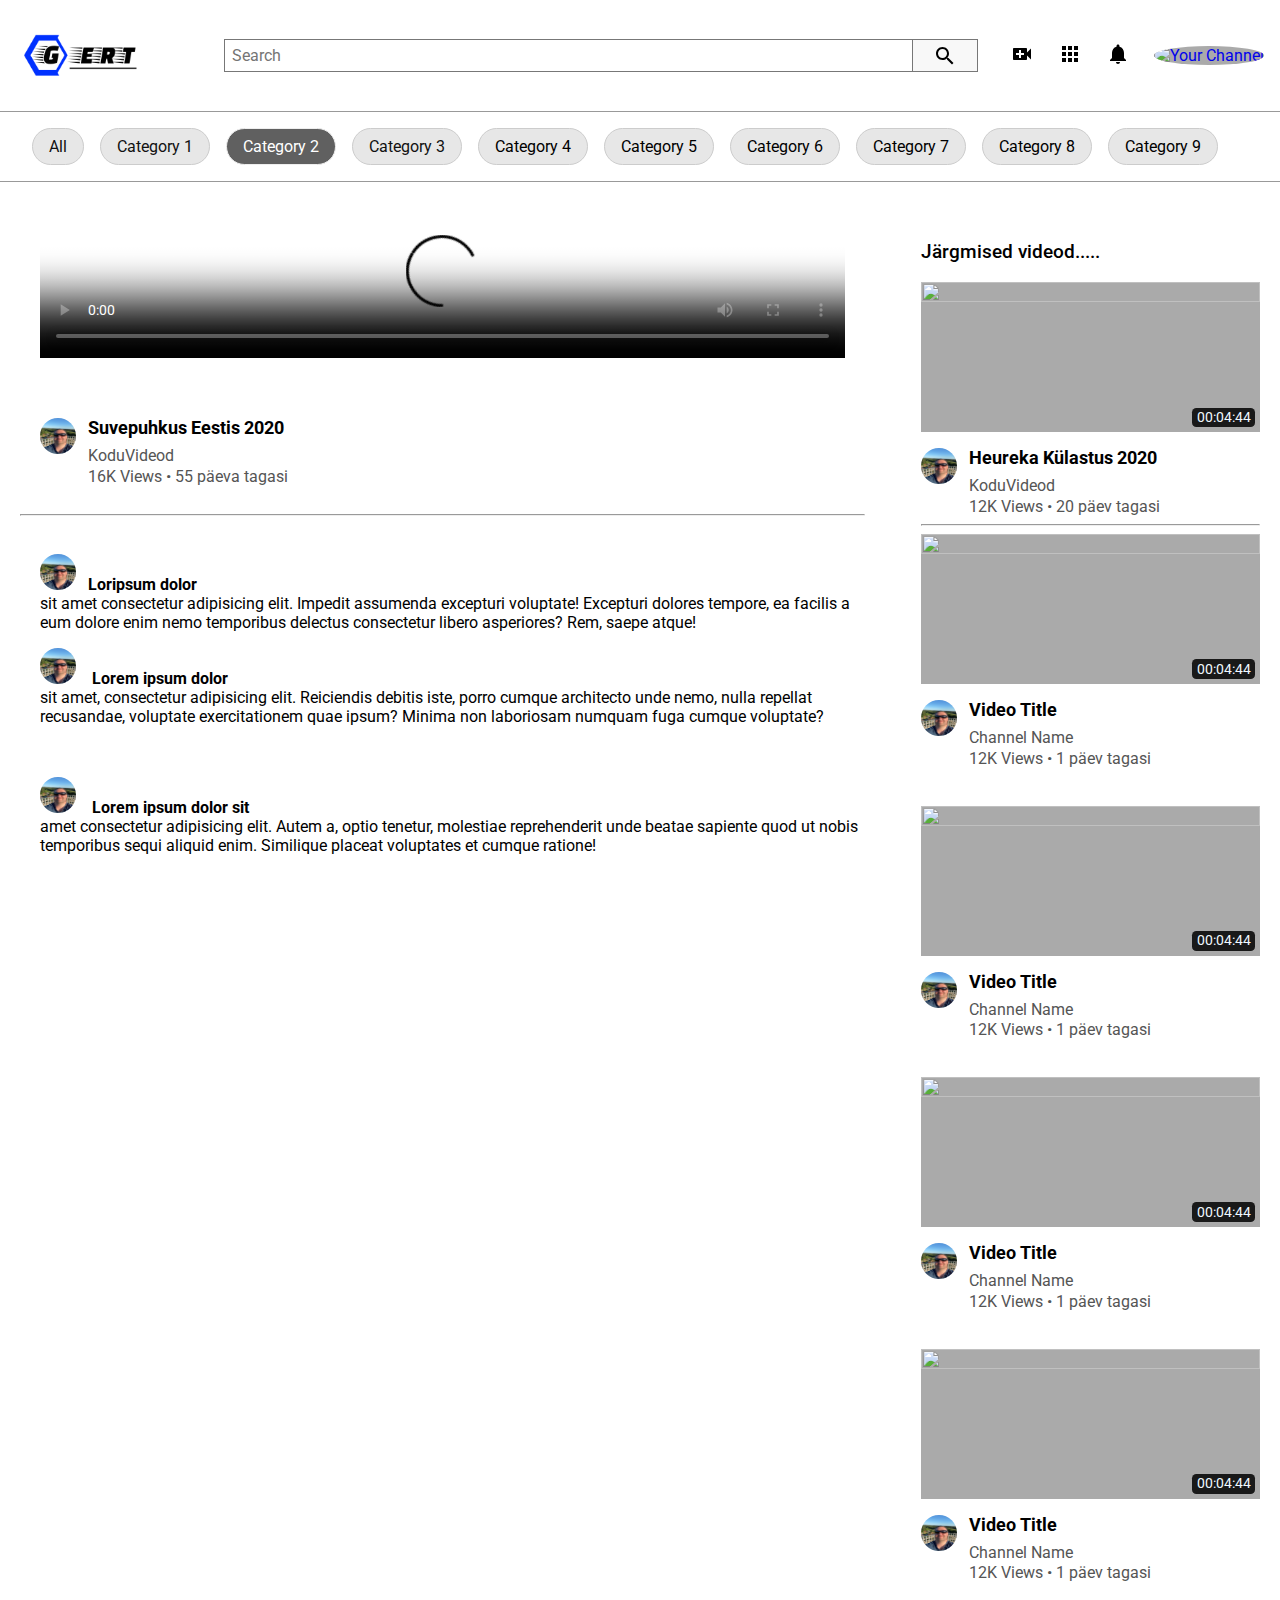
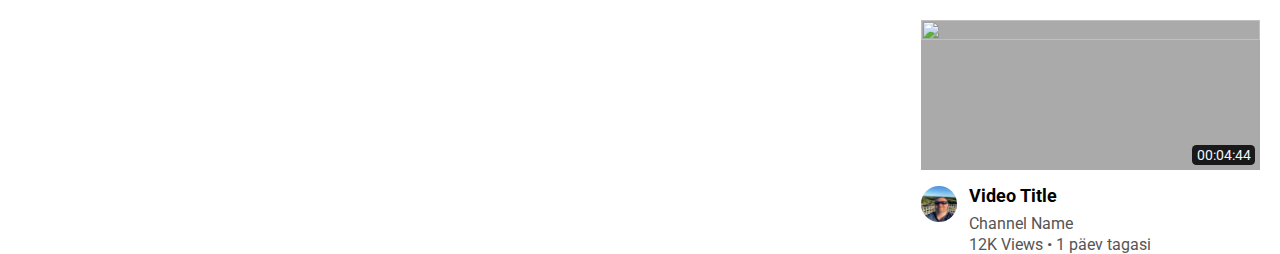
==== category2.html @ d62625d7 "First git commit" ====
<!DOCTYPE html>
  <html lang="en">
    <head>
      <meta charset="UTF-8" />
      <meta name="viewport" content="width=device-width, initial-scale=1.0" />
      <link rel="stylesheet" href="./css/main.css" />
      <link href="https://fonts.googleapis.com/css2?family=Roboto:wght@400;700&display=swap"
      />
      <link
        rel="shortcut icon"
        href="./logo/Logo.png"
        type="image/x-icon"
      />
      <title>Kodune Youtube</title>
    </head>
    <body>
      <header class="header">
          <a href="#"
            ><img src="./logo/logo1.png" alt="gert logo" class="gert-logo" /></a
          >
          <form class="search-bar">
            <input
              class="search-input"
              type="search"
              placeholder="Search"
              aria-label="Search"
            />
            <button type="submit" class="search-button">
              <img src="./logo/search-24px.svg" />
            </button>
          </form>
          <div class="menu-icons">
            <a href="#"
            ><img src="./logo/video_call-24px.svg" alt="Upload video"
          />
            <a href="#"
              ><img src="./logo/apps-24px.svg" alt="apps"
            />
            <a href="#"
            ><img src="./logo/bell-24px.svg" alt="bell"
          />
          <a href="#"
          ><img class="menu-channel-icon" src="http:///unsplash.it/36/36?gravity=center" alt="Your Channel"
        /></a>
          </div>
        </header>
        <div class="categories">
          <section class="category-section">
            <button class="category "><a href="./index.html">All</a></button>
            <button class="category"><a href="category1.html">Category 1</a></button>
            <button class="category active">Category 2</a></button>
            <button class="category"><a href="category3.html">Category 3</a></button>
            <button class="category">Category 4</button>
            <button class="category">Category 5</button>
            <button class="category">Category 6</button>
            <button class="category">Category 7</button>
            <button class="category">Category 8</button>
            <button class="category">Category 9</button>
          </section>
        </div>
          <div class="container">
            <!--siit hakkab videokaart (main)-->
            <main>
              <div class="card">
              <div class="card-body">
                <!--<h3 class="card-title">Tere See on minu videoplogi, Head Nautimist!</h3>-->
                <p class="card-text"><video poster="/images/video_thumbs/suvi_eestis_2020.jpg" controls="controls" width="100%">
                    <source
                      src="videos/reisivideod/suvepuhkus_eestis_2020.mp4"
                      type="video/mp4"
                    />
                  </video>
                  
                  <div class="video-bottom-section esimene">
                    <!--video all vasak sektsioon kus kasutaja pilt-->
                    <a href="#"
                      ><img
                        class="channel-icon"
                        src="./logo/kanali_ikoon.jpg"
                        width="36"
                        height="36"
                    /></a>
                    <!--Siit algab parem sektsioon kus video kirjeldused-->
                    <div class="video-details">
                      <a href="#" class="video-title">Suvepuhkus Eestis 2020</a>
                      <a href="#" class="video-channel-name">KoduVideod</a>
                      <div class="video-metadata">
                        <span>16K Views</span>
                        •
                        <span>55 päeva tagasi</span>
                      </div>
                    </div>
                  </div>
                  <hr>
                </div>
              </div>
            </main>

            <!--Siit algab küljeriba (SIDEBAR)sektsioon-->

            <div id="sidebar">
              <br>
              <h3 class="card-title side">Järgmised videod.....</h3>

              <!--Siit Algab Videode osa-->
              <article class="video-contaier">
                <a
                  href="./videos_reisivideod_heureka.html"
                  class="thumbnail"
                  data-duration="00:04:44"
                  ><img
                    class="thumbnail-image"
                    src="./images/video_thumbs/heureka_kylastus.jpg"
                  />
                </a>
                <div class="video-bottom-section">
                  <!--video all vasak sektsioon kus kasutaja pilt-->
                  <a href="#"
                    ><img
                      class="channel-icon"
                      src="./logo/kanali_ikoon.jpg"
                      width="36"
                      height="36"
                  /></a>
                  <!--Siit algab parem sektsioon kus video kirjeldused-->
                  <div class="video-details">
                    <a href="#" class="video-title">Heureka Külastus 2020</a>
                    <a href="#" class="video-channel-name">KoduVideod</a>
                    <div class="video-metadata">
                      <span>12K Views</span>
                      •
                      <span>20 päev tagasi</span>
                    </div>
                  </div>
                </div>
              </article>
                <hr>
                <article class="video-contaier">
                    <a
                      href="./videos/heureka_kylastus_2020.mp4"
                      class="thumbnail"
                      data-duration="00:04:44"
                      ><img
                        class="thumbnail-image"
                        src="./images/video_thumbs/heureka_kylastus.jpg"
                      />
                    </a>
                    <div class="video-bottom-section">
                      <!--video all vasak sektsioon kus kasutaja pilt-->
                      <a href="#"
                        ><img
                          class="channel-icon"
                          src="./logo/kanali_ikoon.jpg"
                          width="36"
                          height="36"
                      /></a>
                      <!--Siit algab parem sektsioon kus video kirjeldused-->
                      <div class="video-details">
                        <a href="#" class="video-title">Video Title</a>
                        <a href="#" class="video-channel-name">Channel Name</a>
                        <div class="video-metadata">
                          <span>12K Views</span>
                          •
                          <span>1 päev tagasi</span>
                        </div>
                      </div>
                    </div>
                  </article>
                  <br>
                  <br>
                  <article class="video-contaier">
                      <a
                        href="./videos/heureka_kylastus_2020.mp4"
                        class="thumbnail"
                        data-duration="00:04:44"
                        ><img
                          class="thumbnail-image"
                          src="./images/video_thumbs/heureka_kylastus.jpg"
                        />
                      </a>
                      <div class="video-bottom-section">
                        <!--video all vasak sektsioon kus kasutaja pilt-->
                        <a href="#"
                          ><img
                            class="channel-icon"
                            src="./logo/kanali_ikoon.jpg"
                            width="36"
                            height="36"
                        /></a>
                        <!--Siit algab parem sektsioon kus video kirjeldused-->
                        <div class="video-details">
                          <a href="#" class="video-title">Video Title</a>
                          <a href="#" class="video-channel-name">Channel Name</a>
                          <div class="video-metadata">
                            <span>12K Views</span>
                            •
                            <span>1 päev tagasi</span>
                          </div>
                        </div>
                      </div>
                    </article>
                    <br>
                    <br>
                    <article class="video-contaier">
                      <a
                        href="./videos/2019_suvine_soome.mp4"
                        class="thumbnail"
                        data-duration="00:04:44"
                        ><img
                          class="thumbnail-image"
                          src="./images/video_thumbs/Untitled.jpg"
                        />
                      </a>
                      <div class="video-bottom-section">
                        <!--video all vasak sektsioon kus kasutaja pilt-->
                        <a href="#"
                          ><img
                            class="channel-icon"
                            src="./logo/kanali_ikoon.jpg"
                            width="36"
                            height="36"
                        /></a>
                        <!--Siit algab parem sektsioon kus video kirjeldused-->
                        <div class="video-details">
                          <a href="#" class="video-title">Video Title</a>
                          <a href="#" class="video-channel-name">Channel Name</a>
                          <div class="video-metadata">
                            <span>12K Views</span>
                            •
                            <span>1 päev tagasi</span>
                          </div>
                        </div>
                      </div>
                    </article>
                    <br>
                    <br>
                    <article class="video-contaier">
                        <a
                          href="./videos/heureka_kylastus_2020.mp4"
                          class="thumbnail"
                          data-duration="00:04:44"
                          ><img
                            class="thumbnail-image"
                            src="./images/video_thumbs/heureka_kylastus.jpg"
                          />
                        </a>
                        <div class="video-bottom-section">
                          <!--video all vasak sektsioon kus kasutaja pilt-->
                          <a href="#"
                            ><img
                              class="channel-icon"
                              src="./logo/kanali_ikoon.jpg"
                              width="36"
                              height="36"
                          /></a>
                          <!--Siit algab parem sektsioon kus video kirjeldused-->
                          <div class="video-details">
                            <a href="#" class="video-title">Video Title</a>
                            <a href="#" class="video-channel-name">Channel Name</a>
                            <div class="video-metadata">
                              <span>12K Views</span>
                              •
                              <span>1 päev tagasi</span>
                            </div>
                          </div>
                        </div>
                      </article>
                      <br>
                      <br>
                      <article class="video-contaier">
                          <a
                            href="./videos/heureka_kylastus_2020.mp4"
                            class="thumbnail"
                            data-duration="00:04:44"
                            ><img
                              class="thumbnail-image"
                              src="./images/video_thumbs/heureka_kylastus.jpg"
                            />
                          </a>
                          <div class="video-bottom-section">
                            <!--video all vasak sektsioon kus kasutaja pilt-->
                            <a href="#"
                              ><img
                                class="channel-icon"
                                src="./logo/kanali_ikoon.jpg"
                                width="36"
                                height="36"
                            /></a>
                            <!--Siit algab parem sektsioon kus video kirjeldused-->
                            <div class="video-details">
                              <a href="#" class="video-title">Video Title</a>
                              <a href="#" class="video-channel-name">Channel Name</a>
                              <div class="video-metadata">
                                <span>12K Views</span>
                                •
                                <span>1 päev tagasi</span>
                              </div>
                            </div>
                          </div>
                        </article>
                      </div>
              
            <!--Siit algab kommentaari sektsioon-->
            <div id="comment">
              <!--video all vasak sektsioon kus kasutaja pilt-->
              <a href="#"
              ><img
                class="channel-icon"
                src="./logo/kanali_ikoon.jpg"
                width="36"
                height="36"
            /></a><strong>Loripsum dolor</strong><br> sit amet consectetur adipisicing elit. Impedit assumenda excepturi voluptate! Excepturi dolores tempore, ea facilis a eum dolore enim nemo temporibus delectus consectetur libero asperiores? Rem, saepe atque!
            <p><!--video all vasak sektsioon kus kasutaja pilt-->
              <a href="#"
              ><img
                class="channel-icon"
                src="./logo/kanali_ikoon.jpg"
                width="36"
                height="36"/></a>
                <strong>Lorem ipsum dolor</strong><br> sit amet, consectetur adipisicing elit. Reiciendis debitis iste, porro cumque architecto unde nemo, nulla repellat recusandae, voluptate exercitationem quae ipsum? Minima non laboriosam numquam fuga cumque voluptate?</p><br>
            <p><p><!--video all vasak sektsioon kus kasutaja pilt-->
              <a href="#"
              ><img
                class="channel-icon"
                src="./logo/kanali_ikoon.jpg"
                width="36"
                height="36"/></a>
                <strong>Lorem ipsum dolor sit </strong><br>amet consectetur adipisicing elit. Autem a, optio tenetur, molestiae reprehenderit unde beatae sapiente quod ut nobis temporibus sequi aliquid enim. Similique placeat voluptates et cumque ratione!</p></div>
          </div>
    </body>
  </html>
---- css/main.css ----
@charset "UTF-8";
@import url("https://fonts.googleapis.com/css2?family=Roboto:ital,wght@0,400;1,700&display=swap");
*,
*::before,
*::after {
  -webkit-box-sizing: border-box;
          box-sizing: border-box;
  font-family: "Roboto", Arial, Arial, Helvetica, sans-serif;
}

body {
  margin: 0;
}

.video-section {
  display: -ms-grid;
  display: grid;
  -ms-grid-columns: (minmax(250px, 1fr))[auto-fill];
      grid-template-columns: repeat(auto-fill, minmax(250px, 1fr));
  gap: 3rem 1rem;
  padding: 3rem 0;
  margin: 0 1.5rem;
  border-top: 4px solid #ccc;
  /*see teeb vido kohale halli joone mis eraldab videosektsioonid*/
}

.video-section:first-child {
  border-top: none;
  /*see võtab selle halli joone esimeselt videorealt ära ja suunab selle alla*/
}

.video-container {
  display: -webkit-box;
  display: -ms-flexbox;
  display: flex;
  -webkit-box-orient: vertical;
  -webkit-box-direction: normal;
      -ms-flex-direction: column;
          flex-direction: column;
}

.thumbnail {
  position: relative;
  display: -webkit-box;
  display: -ms-flexbox;
  display: flex;
}

/* see osa lisab ajatempli pildile e. paremale nurka lisab kella aja kui pikk video on*/
.thumbnail::before {
  content: attr(data-duration);
  position: absolute;
  background-color: rgba(0, 0, 0, 0.85);
  color: aliceblue;
  right: 5px;
  bottom: 5px;
  padding: 0.1em 0.3em;
  border-radius: 0.3em;
  font-size: 0.9em;
}

.thumbnail-image {
  width: 100%;
  height: 100%;
  min-width: 250px;
  min-height: 150px;
  background-color: #aaaaaa;
  /*see hall värv on sellepärast et kui leht alles laeb pilti siis taustaks on ilus hall põhi*/
}

.video-bottom-section {
  display: -webkit-box;
  display: -ms-flexbox;
  display: flex;
  -webkit-box-align: start;
      -ms-flex-align: start;
          align-items: flex-start;
  margin-top: 1rem;
}

.channel-icon {
  margin-right: 0.75rem;
  border-radius: 50%;
  width: 36px;
  height: 36px;
  background-color: #aaaaaa;
  /*lehe laadimis taust*/
}

.video-details {
  display: -webkit-box;
  display: -ms-flexbox;
  display: flex;
  -webkit-box-orient: vertical;
  -webkit-box-direction: normal;
      -ms-flex-direction: column;
          flex-direction: column;
}

.video-title {
  font-size: 1.1rem;
  font-weight: bold;
  margin-bottom: 0.5rem;
  text-decoration: none;
  color: black;
}

.video-channel-name {
  margin-bottom: 0.1rem;
  text-decoration: none;
  -webkit-transition: color 150ms;
  transition: color 150ms;
  /*see muudab värvi vahetuskiirust kui hiirega tekstile liigud*/
}

.video-channel-name:hover {
  /*siin siis tee värv mis hiirega liikudes tekstile tuleb*/
  color: #111111;
}

.video-channel-name,
.video-metadata {
  color: #555555;
}

.video-section-title {
  grid-column: 1 /-1;
  /*see paneb pealkirja Teisel sektsioonil kus on ka sulgemis nupp ühele reale, ükskõik kui suureks me ekraani teeme*/
  margin: -0.5rem 0;
  /*teeb pealkirja vahe väiksemaks*/
  display: -webkit-box;
  display: -ms-flexbox;
  display: flex;
  -webkit-box-pack: justify;
      -ms-flex-pack: justify;
          justify-content: space-between;
  /*See rida lükkab X nupu paremale nurka */
  -webkit-box-align: center;
      -ms-flex-align: center;
          align-items: center;
  padding: 0 0.5rem;
}

.video-section-title-close {
  border: none;
  background: none;
  padding: 0;
  font-size: 2rem;
  color: #555555;
  cursor: pointer;
}

.videos {
  background-color: #f9f9f9;
}

/*Siit algab menüü või siis nuppude osa*/
.categories {
  padding: 1rem 2rem;
  border-top: 1px solid #999999;
  border-bottom: 1px solid #999999;
}

.category-section {
  display: -webkit-box;
  display: -ms-flexbox;
  display: flex;
  overflow: hidden;
  /*see lõikab nupul lõpust nurga ära*/
}

.categories a {
  color: #111111;
}

.category {
  margin-right: 1rem;
  word-wrap: none;
  white-space: nowrap;
  border: 1px solid #ccc;
  border-radius: 900px;
  background-color: #e7e7e7;
  padding: 0.5rem 1rem;
  font-size: inherit;
  cursor: pointer;
  -webkit-transition: backround-color 150ms;
  transition: backround-color 150ms;
}

.category:hover {
  background-color: #dddddd;
}

.category.active {
  background-color: #606060;
  color: white;
  border-color: #eeeeee;
}

.category:last-child {
  margin-right: 0;
}

.header {
  display: -webkit-box;
  display: -ms-flexbox;
  display: flex;
  -webkit-box-pack: justify;
      -ms-flex-pack: justify;
          justify-content: space-between;
  -webkit-box-align: center;
      -ms-flex-align: center;
          align-items: center;
  padding: 1rem;
}

.gert-logo {
  height: 75px;
}

.search-bar {
  display: -webkit-box;
  display: -ms-flexbox;
  display: flex;
  -webkit-box-flex: 1;
      -ms-flex-positive: 1;
          flex-grow: 1;
  margin: 0 2rem 0 4rem;
  /*see annab ekstra ruumi logo ja otsingu väljale*/
}

.search-input {
  width: 100%;
  font-size: inherit;
  padding: 0.4em;
  /*teksile ruumi otsingukastis*/
  border: 1px solid #777777;
  border-top-right-radius: 0;
  /*et otsingulogo ja kast oleksid samas mõõdus*/
  border-bottom-right-radius: 0;
}

.search-button {
  display: -webkit-box;
  display: -ms-flexbox;
  display: flex;
  -webkit-box-align: center;
      -ms-flex-align: center;
          align-items: center;
  padding: 0 1.25rem;
  /*see paneb nüüd otsingu nupu ühele reale koos otsiribaga*/
  border: 1px solid #777777;
  background-color: #f8f8f8;
  border-left: none;
  /*eemaldame kasti mõlemalt väljalt nii ostiribalt ja ikooni ümbert*/
  border-top-left-radius: 0;
  border-bottom-left-radius: 0;
  cursor: pointer;
}

.search-button:hover {
  background-color: #f0f0f0;
}

.menu-icons {
  display: -ms-grid;
  display: grid;
  -ms-grid-columns: (auto)[4];
      grid-template-columns: repeat(4, auto);
  /*sellega seame ikoonid ühele reale*/
  -webkit-box-align: center;
      -ms-flex-align: center;
          align-items: center;
  gap: 1.5rem;
}

.menu-channel-icon {
  border-radius: 50%;
  width: 36px;
  height: 36px;
  background-color: #aaaaaa;
}

a:link {
  text-decoration: none;
}

/*See võtab Otsinugriba ära kui lehte vähendada*/
@media (max-width: 720px) {
  .search-bar {
    display: none;
  }
}

/* Siit hakkab teise lehe stiil */
@media (max-width: 720px) {
  .container {
    padding: 1rem;
  }
  .container {
    background-color: #ffffff;
    display: -ms-grid;
    display: grid;
    padding-left: 40px;
    padding-right: 40px;
    grid-gap: 0.2rem;
    -ms-grid-columns: 100%;
        grid-template-columns: 100%;
    -ms-grid-rows: (1fr)[auto];
        grid-template-rows: repeat(auto, 1fr);
        grid-template-areas: "main" "sidebar" "comment";
  }
}

@media only screen and (min-width: 721px) {
  .container {
    height: 100px;
    display: -ms-grid;
    display: grid;
    grid-column-gap: 1em;
    -ms-grid-columns: 1.4fr 0.6fr;
        grid-template-columns: 1.4fr 0.6fr;
    -ms-grid-rows: 0.7fr 0.3fr;
        grid-template-rows: 0.7fr 0.3fr;
        grid-template-areas: "main sidebar" "comment sidebar";
  }
}

main {
  padding: 10px 20px 20px 20px;
  background-color: #ffffff;
  grid-area: main;
  grid-auto-rows: minmax(100px, auto);
}

#sidebar {
  padding: 20px;
  background-color: #ffffff;
  grid-area: sidebar;
  grid-auto-rows: minmax(100px, auto);
  /*overflow: auto; /*See paneb kõik korralikult kasti sisse*/
}

#comment {
  padding: 10px 20px 20px 40px;
  background-color: #ffffff;
  grid-area: comment;
  grid-auto-rows: minmax(100px, auto);
  /*padding: 20px;*/
}

.card-text {
  padding: 20px;
  padding-top: 0;
  background-color: #ffffff;
}

.card-title {
  top: 0;
  bottom: 0;
}

h3 {
  padding: 20px;
  padding-bottom: 0;
  font-size: 1.2rem;
  font-weight: 500;
  letter-spacing: 0.007px;
}

.esimene {
  padding: 20px;
}

a:link {
  text-decoration: none;
}

.side {
  padding: 0;
}
/*# sourceMappingURL=main.css.map */
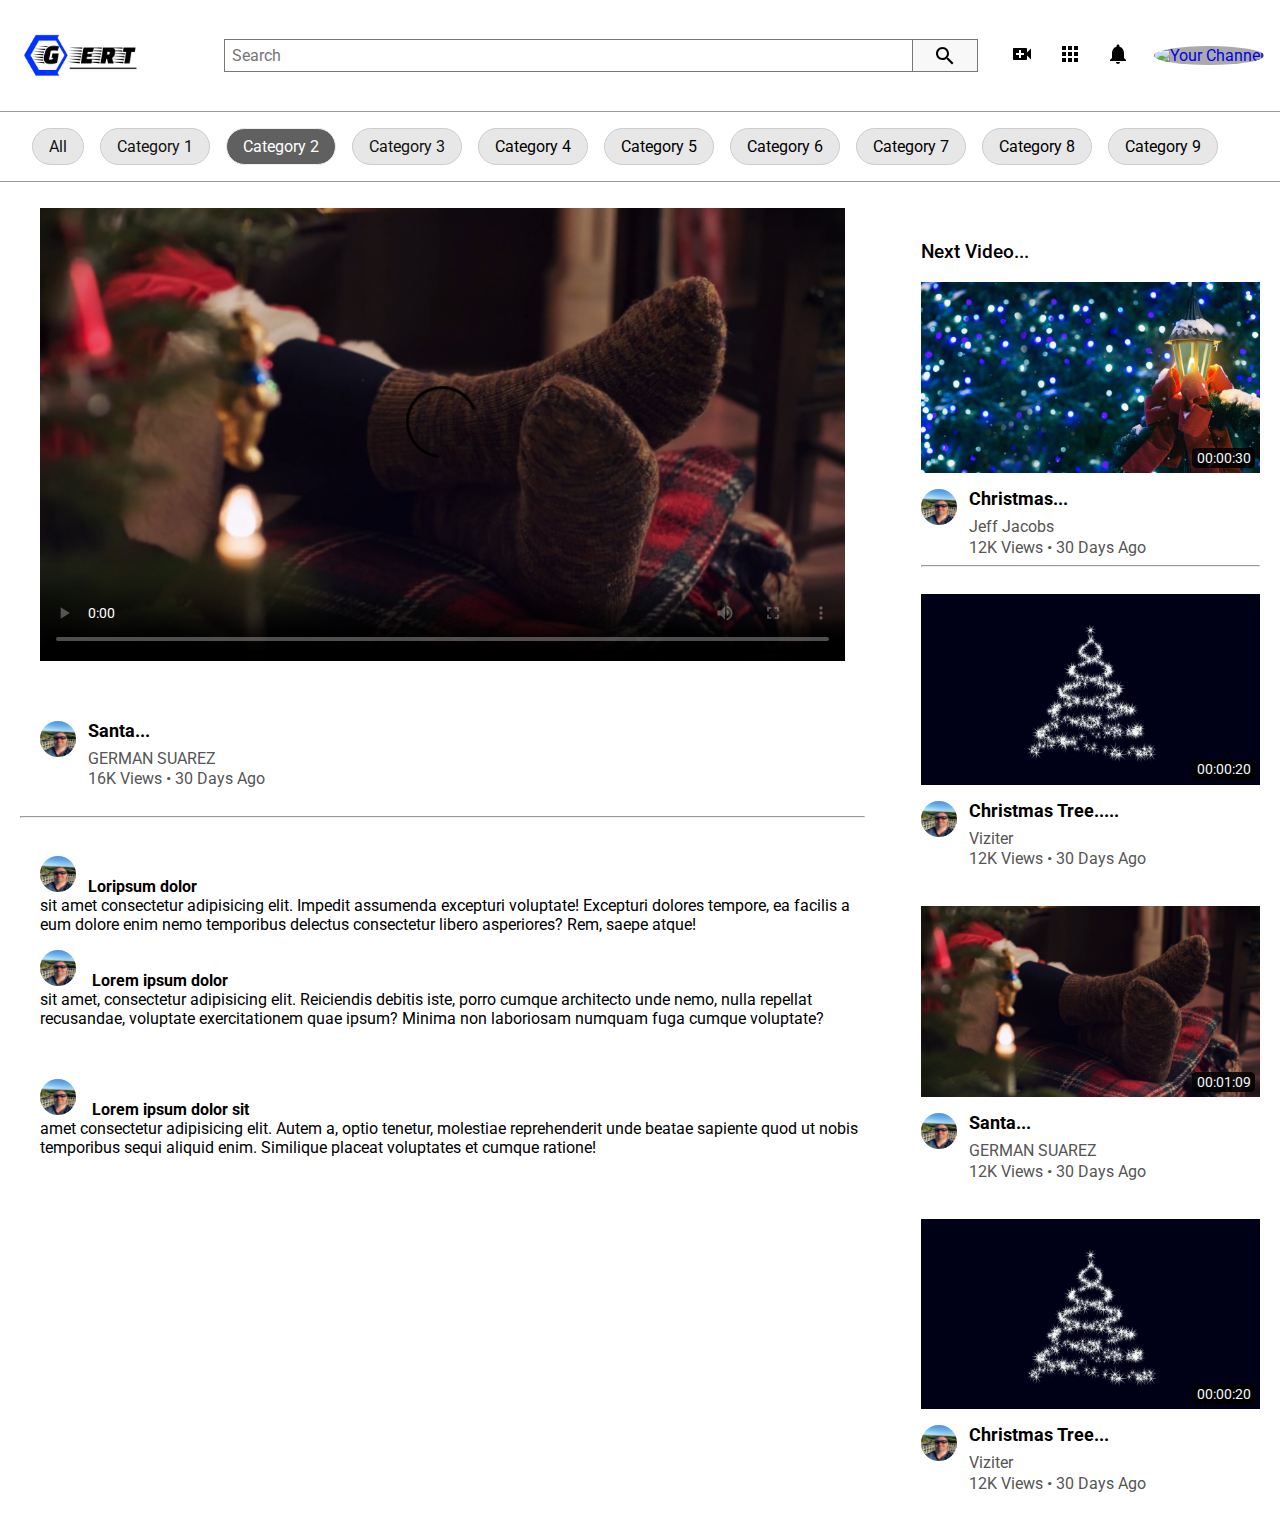
==== commit c27fbcdb: "Finish commit now" ====
--- a/category2.html
+++ b/category2.html
@@ -1,78 +1,118 @@
-  <!DOCTYPE html>
-  <html lang="en">
-    <head>
-      <meta charset="UTF-8" />
-      <meta name="viewport" content="width=device-width, initial-scale=1.0" />
-      <link rel="stylesheet" href="./css/main.css" />
-      <link href="https://fonts.googleapis.com/css2?family=Roboto:wght@400;700&display=swap"
-      />
-      <link
-        rel="shortcut icon"
-        href="./logo/Logo.png"
-        type="image/x-icon"
-      />
-      <title>Kodune Youtube</title>
-    </head>
-    <body>
-      <header class="header">
-          <a href="#"
-            ><img src="./logo/logo1.png" alt="gert logo" class="gert-logo" /></a
-          >
-          <form class="search-bar">
-            <input
-              class="search-input"
-              type="search"
-              placeholder="Search"
-              aria-label="Search"
+    <!DOCTYPE html>
+    <html lang="en">
+      <head>
+        <meta charset="UTF-8" />
+        <meta name="viewport" content="width=device-width, initial-scale=1.0" />
+        <link rel="stylesheet" href="./css/main.css" />
+        <link href="https://fonts.googleapis.com/css2?family=Roboto:wght@400;700&display=swap"
+        />
+        <link
+          rel="shortcut icon"
+          href="./logo/Logo.png"
+          type="image/x-icon"
+        />
+        <title>Home Youtube</title>
+      </head>
+      <body>
+        <header class="header">
+            <a href="#"
+              ><img src="./logo/logo1.png" alt="gert logo" class="gert-logo" /></a
+            >
+            <form class="search-bar">
+              <input
+                class="search-input"
+                type="search"
+                placeholder="Search"
+                aria-label="Search"
+              />
+              <button type="submit" class="search-button">
+                <img src="./logo/search-24px.svg" />
+              </button>
+            </form>
+            <div class="menu-icons">
+              <a href="#"
+              ><img src="./logo/video_call-24px.svg" alt="Upload video"
             />
-            <button type="submit" class="search-button">
-              <img src="./logo/search-24px.svg" />
-            </button>
-          </form>
-          <div class="menu-icons">
-            <a href="#"
-            ><img src="./logo/video_call-24px.svg" alt="Upload video"
-          />
-            <a href="#"
-              ><img src="./logo/apps-24px.svg" alt="apps"
+              <a href="#"
+                ><img src="./logo/apps-24px.svg" alt="apps"
+              />
+              <a href="#"
+              ><img src="./logo/bell-24px.svg" alt="bell"
             />
             <a href="#"
-            ><img src="./logo/bell-24px.svg" alt="bell"
-          />
-          <a href="#"
-          ><img class="menu-channel-icon" src="http:///unsplash.it/36/36?gravity=center" alt="Your Channel"
-        /></a>
+            ><img class="menu-channel-icon" src="http:///unsplash.it/36/36?gravity=center" alt="Your Channel"
+          /></a>
+            </div>
+          </header>
+          <div class="categories">
+            <section class="category-section">
+              <button class="category "><a href="./index.html">All</a></button>
+              <button class="category"><a href="category1.html">Category 1</a></button>
+              <button class="category active">Category 2</a></button>
+              <button class="category"><a href="category3.html">Category 3</a></button>
+              <button class="category">Category 4</button>
+              <button class="category">Category 5</button>
+              <button class="category">Category 6</button>
+              <button class="category">Category 7</button>
+              <button class="category">Category 8</button>
+              <button class="category">Category 9</button>
+            </section>
           </div>
-        </header>
-        <div class="categories">
-          <section class="category-section">
-            <button class="category "><a href="./index.html">All</a></button>
-            <button class="category"><a href="category1.html">Category 1</a></button>
-            <button class="category active">Category 2</a></button>
-            <button class="category"><a href="category3.html">Category 3</a></button>
-            <button class="category">Category 4</button>
-            <button class="category">Category 5</button>
-            <button class="category">Category 6</button>
-            <button class="category">Category 7</button>
-            <button class="category">Category 8</button>
-            <button class="category">Category 9</button>
-          </section>
-        </div>
-          <div class="container">
-            <!--siit hakkab videokaart (main)-->
-            <main>
-              <div class="card">
-              <div class="card-body">
-                <!--<h3 class="card-title">Tere See on minu videoplogi, Head Nautimist!</h3>-->
-                <p class="card-text"><video poster="/images/video_thumbs/suvi_eestis_2020.jpg" controls="controls" width="100%">
-                    <source
-                      src="videos/reisivideod/suvepuhkus_eestis_2020.mp4"
-                      type="video/mp4"
+            <div class="container">
+              <!--  Main left Video section -->
+              <main>
+                <div class="card">
+                <div class="card-body">
+                  <p class="card-text"><video poster="/images/video_thumbs/santa.jpg" controls="controls" width="100%">
+                      <source
+                        src="videos/category2/Christmas - 57916.mp4"
+                        type="video/mp4"
+                      />
+                    </video>
+                    <div class="video-bottom-section esimene">
+                      <!--Video below the left section where the user's picture-->
+                      <a href="#"
+                        ><img
+                          class="channel-icon"
+                          src="./logo/kanali_ikoon.jpg"
+                          width="36"
+                          height="36"
+                      /></a>
+                      <!--Here begins the right section with video descriptions-->
+                      <div class="video-details">
+                        <a href="#" class="video-title">Santa...</a>
+                        <a href="https://pixabay.com/users/germansu-15832282/?utm_source=link-attribution&amp;utm_medium=referral&amp;utm_campaign=image&amp;utm_content=57916" class="video-channel-name">GERMAN SUAREZ</a>
+                        <div class="video-metadata">
+                          <span>16K Views</span>
+                          •
+                          <span>30 Days Ago</span>
+                        </div>
+                      </div>
+                    </div>
+                    <hr>
+                  </div>
+                </div>
+              </main>
+
+              <!--This is where the right sidebar starts -->
+
+              <div id="sidebar">
+                <br>
+                <h3 class="card-title side">Next Video...</h3>
+
+                <!--Next Video-->
+                <article class="video-contaier">
+                  <a
+                    href="./videos/category2/Christmas - 56504.mp4"
+                    class="thumbnail"
+                    data-duration="00:00:30"
+                    ><img
+                      class="thumbnail-image"
+                      src="./images/video_thumbs/christmas.jpg"
                     />
-                  </video>
-                  
-                  <div class="video-bottom-section esimene">
-                    <!--video all vasak sektsioon kus kasutaja pilt-->
+                  </a>
+                  <div class="video-bottom-section">
+                    <!--Below the video is the left section where the user's picture-->
                     <a href="#"
                       ><img
                         class="channel-icon"
@@ -80,106 +120,33 @@
                         width="36"
                         height="36"
                     /></a>
-                    <!--Siit algab parem sektsioon kus video kirjeldused-->
+                    <!--Here begins the right section with video descriptions-->
                     <div class="video-details">
-                      <a href="#" class="video-title">Suvepuhkus Eestis 2020</a>
-                      <a href="#" class="video-channel-name">KoduVideod</a>
+                      <a href="#" class="video-title">Christmas...</a>
+                      <a href="https://pixabay.com/users/jeffjacobs1990-7438739/?utm_source=link-attribution&amp;utm_medium=referral&amp;utm_campaign=image&amp;utm_content=56504" class="video-channel-name">Jeff Jacobs</a>
                       <div class="video-metadata">
-                        <span>16K Views</span>
+                        <span>12K Views</span>
                         •
-                        <span>55 päeva tagasi</span>
+                        <span>30 Days Ago</span>
                       </div>
                     </div>
                   </div>
+                </article>
                   <hr>
-                </div>
-              </div>
-            </main>
-
-            <!--Siit algab küljeriba (SIDEBAR)sektsioon-->
-
-            <div id="sidebar">
-              <br>
-              <h3 class="card-title side">Järgmised videod.....</h3>
-
-              <!--Siit Algab Videode osa-->
-              <article class="video-contaier">
-                <a
-                  href="./videos_reisivideod_heureka.html"
-                  class="thumbnail"
-                  data-duration="00:04:44"
-                  ><img
-                    class="thumbnail-image"
-                    src="./images/video_thumbs/heureka_kylastus.jpg"
-                  />
-                </a>
-                <div class="video-bottom-section">
-                  <!--video all vasak sektsioon kus kasutaja pilt-->
-                  <a href="#"
-                    ><img
-                      class="channel-icon"
-                      src="./logo/kanali_ikoon.jpg"
-                      width="36"
-                      height="36"
-                  /></a>
-                  <!--Siit algab parem sektsioon kus video kirjeldused-->
-                  <div class="video-details">
-                    <a href="#" class="video-title">Heureka Külastus 2020</a>
-                    <a href="#" class="video-channel-name">KoduVideod</a>
-                    <div class="video-metadata">
-                      <span>12K Views</span>
-                      •
-                      <span>20 päev tagasi</span>
-                    </div>
-                  </div>
-                </div>
-              </article>
-                <hr>
-                <article class="video-contaier">
-                    <a
-                      href="./videos/heureka_kylastus_2020.mp4"
-                      class="thumbnail"
-                      data-duration="00:04:44"
-                      ><img
-                        class="thumbnail-image"
-                        src="./images/video_thumbs/heureka_kylastus.jpg"
-                      />
-                    </a>
-                    <div class="video-bottom-section">
-                      <!--video all vasak sektsioon kus kasutaja pilt-->
-                      <a href="#"
-                        ><img
-                          class="channel-icon"
-                          src="./logo/kanali_ikoon.jpg"
-                          width="36"
-                          height="36"
-                      /></a>
-                      <!--Siit algab parem sektsioon kus video kirjeldused-->
-                      <div class="video-details">
-                        <a href="#" class="video-title">Video Title</a>
-                        <a href="#" class="video-channel-name">Channel Name</a>
-                        <div class="video-metadata">
-                          <span>12K Views</span>
-                          •
-                          <span>1 päev tagasi</span>
-                        </div>
-                      </div>
-                    </div>
-                  </article>
                   <br>
-                  <br>
+                  <!-- Next Video -->
                   <article class="video-contaier">
                       <a
-                        href="./videos/heureka_kylastus_2020.mp4"
+                        href="./videos/category2/Christmas Tree - 54032.mp4"
                         class="thumbnail"
-                        data-duration="00:04:44"
+                        data-duration="00:00:20"
                         ><img
                           class="thumbnail-image"
-                          src="./images/video_thumbs/heureka_kylastus.jpg"
+                          src="./images/video_thumbs/christmas-tree.jpg"
                         />
                       </a>
                       <div class="video-bottom-section">
-                        <!--video all vasak sektsioon kus kasutaja pilt-->
+                        <!--Below the video is the left section where the user's picture-->
                         <a href="#"
                           ><img
                             class="channel-icon"
@@ -187,65 +154,33 @@
                             width="36"
                             height="36"
                         /></a>
-                        <!--Siit algab parem sektsioon kus video kirjeldused-->
+                        <!--Here begins the right section with video descriptions-->
                         <div class="video-details">
-                          <a href="#" class="video-title">Video Title</a>
-                          <a href="#" class="video-channel-name">Channel Name</a>
+                          <a href="#" class="video-title">Christmas Tree.....</a>
+                        <a href="https://pixabay.com/users/viziter-10022410/?utm_source=link-attribution&amp;utm_medium=referral&amp;utm_campaign=image&amp;utm_content=54032" class="video-channel-name">Viziter</a>
                           <div class="video-metadata">
                             <span>12K Views</span>
                             •
-                            <span>1 päev tagasi</span>
+                            <span>30 Days Ago</span>
                           </div>
                         </div>
                       </div>
                     </article>
                     <br>
                     <br>
-                    <article class="video-contaier">
-                      <a
-                        href="./videos/2019_suvine_soome.mp4"
-                        class="thumbnail"
-                        data-duration="00:04:44"
-                        ><img
-                          class="thumbnail-image"
-                          src="./images/video_thumbs/Untitled.jpg"
-                        />
-                      </a>
-                      <div class="video-bottom-section">
-                        <!--video all vasak sektsioon kus kasutaja pilt-->
-                        <a href="#"
-                          ><img
-                            class="channel-icon"
-                            src="./logo/kanali_ikoon.jpg"
-                            width="36"
-                            height="36"
-                        /></a>
-                        <!--Siit algab parem sektsioon kus video kirjeldused-->
-                        <div class="video-details">
-                          <a href="#" class="video-title">Video Title</a>
-                          <a href="#" class="video-channel-name">Channel Name</a>
-                          <div class="video-metadata">
-                            <span>12K Views</span>
-                            •
-                            <span>1 päev tagasi</span>
-                          </div>
-                        </div>
-                      </div>
-                    </article>
-                    <br>
-                    <br>
+                    <!-- Next Video -->
                     <article class="video-contaier">
                         <a
-                          href="./videos/heureka_kylastus_2020.mp4"
+                          href="./videos/category2/Christmas - 57916.mp4"
                           class="thumbnail"
-                          data-duration="00:04:44"
+                          data-duration="00:01:09"
                           ><img
                             class="thumbnail-image"
-                            src="./images/video_thumbs/heureka_kylastus.jpg"
+                            src="./images/video_thumbs/santa.jpg"
                           />
                         </a>
                         <div class="video-bottom-section">
-                          <!--video all vasak sektsioon kus kasutaja pilt-->
+                          <!--Below the video is the left section where the user's picture-->
                           <a href="#"
                             ><img
                               class="channel-icon"
@@ -253,79 +188,81 @@
                               width="36"
                               height="36"
                           /></a>
-                          <!--Siit algab parem sektsioon kus video kirjeldused-->
+                          <!--Here begins the right section with video descriptions-->
                           <div class="video-details">
-                            <a href="#" class="video-title">Video Title</a>
-                            <a href="#" class="video-channel-name">Channel Name</a>
+                            <a href="#" class="video-title">Santa...</a>
+                            <a href="https://pixabay.com/users/germansu-15832282/?utm_source=link-attribution&amp;utm_medium=referral&amp;utm_campaign=image&amp;utm_content=57916" class="video-channel-name">GERMAN SUAREZ</a>
                             <div class="video-metadata">
                               <span>12K Views</span>
                               •
-                              <span>1 päev tagasi</span>
+                              <span>30 Days Ago</span>
                             </div>
                           </div>
                         </div>
                       </article>
                       <br>
                       <br>
+                      <!-- Next Video -->
                       <article class="video-contaier">
-                          <a
-                            href="./videos/heureka_kylastus_2020.mp4"
-                            class="thumbnail"
-                            data-duration="00:04:44"
+                        <a
+                          href="./videos/category2/Christmas Tree - 54032.mp4"
+                          class="thumbnail"
+                          data-duration="00:00:20"
+                          ><img
+                            class="thumbnail-image"
+                            src="./images/video_thumbs/christmas-tree.jpg"
+                          />
+                        </a>
+                        <div class="video-bottom-section">
+                          <!--Below the video is the left section where the user's picture-->
+                          <a href="#"
                             ><img
-                              class="thumbnail-image"
-                              src="./images/video_thumbs/heureka_kylastus.jpg"
-                            />
-                          </a>
-                          <div class="video-bottom-section">
-                            <!--video all vasak sektsioon kus kasutaja pilt-->
-                            <a href="#"
-                              ><img
-                                class="channel-icon"
-                                src="./logo/kanali_ikoon.jpg"
-                                width="36"
-                                height="36"
-                            /></a>
-                            <!--Siit algab parem sektsioon kus video kirjeldused-->
-                            <div class="video-details">
-                              <a href="#" class="video-title">Video Title</a>
-                              <a href="#" class="video-channel-name">Channel Name</a>
-                              <div class="video-metadata">
-                                <span>12K Views</span>
-                                •
-                                <span>1 päev tagasi</span>
-                              </div>
+                              class="channel-icon"
+                              src="./logo/kanali_ikoon.jpg"
+                              width="36"
+                              height="36"
+                          /></a>
+                          <!--Here begins the right section with video descriptions-->
+                          <div class="video-details">
+                            <a href="#" class="video-title">Christmas Tree...</a>
+                            <a href="https://pixabay.com/users/viziter-10022410/?utm_source=link-attribution&amp;utm_medium=referral&amp;utm_campaign=image&amp;utm_content=54032" class="video-channel-name">Viziter</a>
+                            <div class="video-metadata">
+                              <span>12K Views</span>
+                              •
+                              <span>30 Days Ago</span>
                             </div>
                           </div>
-                        </article>
-                      </div>
-              
-            <!--Siit algab kommentaari sektsioon-->
-            <div id="comment">
-              <!--video all vasak sektsioon kus kasutaja pilt-->
-              <a href="#"
-              ><img
-                class="channel-icon"
-                src="./logo/kanali_ikoon.jpg"
-                width="36"
-                height="36"
-            /></a><strong>Loripsum dolor</strong><br> sit amet consectetur adipisicing elit. Impedit assumenda excepturi voluptate! Excepturi dolores tempore, ea facilis a eum dolore enim nemo temporibus delectus consectetur libero asperiores? Rem, saepe atque!
-            <p><!--video all vasak sektsioon kus kasutaja pilt-->
-              <a href="#"
-              ><img
-                class="channel-icon"
-                src="./logo/kanali_ikoon.jpg"
-                width="36"
-                height="36"/></a>
-                <strong>Lorem ipsum dolor</strong><br> sit amet, consectetur adipisicing elit. Reiciendis debitis iste, porro cumque architecto unde nemo, nulla repellat recusandae, voluptate exercitationem quae ipsum? Minima non laboriosam numquam fuga cumque voluptate?</p><br>
-            <p><p><!--video all vasak sektsioon kus kasutaja pilt-->
-              <a href="#"
-              ><img
-                class="channel-icon"
-                src="./logo/kanali_ikoon.jpg"
-                width="36"
-                height="36"/></a>
-                <strong>Lorem ipsum dolor sit </strong><br>amet consectetur adipisicing elit. Autem a, optio tenetur, molestiae reprehenderit unde beatae sapiente quod ut nobis temporibus sequi aliquid enim. Similique placeat voluptates et cumque ratione!</p></div>
-          </div>
-    </body>
-  </html>
+                        </div>
+                      </article>
+                      <br>
+                      <br>
+              </div>
+              <!--This is where the comment section begins-->
+              <div id="comment">
+                <!--Below the video is the left section where the user's picture-->
+                <a href="#"
+                ><img
+                  class="channel-icon"
+                  src="./logo/kanali_ikoon.jpg"
+                  width="36"
+                  height="36"
+              /></a><strong>Loripsum dolor</strong><br> sit amet consectetur adipisicing elit. Impedit assumenda excepturi voluptate! Excepturi dolores tempore, ea facilis a eum dolore enim nemo temporibus delectus consectetur libero asperiores? Rem, saepe atque!
+              <p><!--Below the video is the left section where the user's picture-->
+                <a href="#"
+                ><img
+                  class="channel-icon"
+                  src="./logo/kanali_ikoon.jpg"
+                  width="36"
+                  height="36"/></a>
+                  <strong>Lorem ipsum dolor</strong><br> sit amet, consectetur adipisicing elit. Reiciendis debitis iste, porro cumque architecto unde nemo, nulla repellat recusandae, voluptate exercitationem quae ipsum? Minima non laboriosam numquam fuga cumque voluptate?</p><br>
+              <p><p><!--Below the video is the left section where the user's picture-->
+                <a href="#"
+                ><img
+                  class="channel-icon"
+                  src="./logo/kanali_ikoon.jpg"
+                  width="36"
+                  height="36"/></a>
+                  <strong>Lorem ipsum dolor sit </strong><br>amet consectetur adipisicing elit. Autem a, optio tenetur, molestiae reprehenderit unde beatae sapiente quod ut nobis temporibus sequi aliquid enim. Similique placeat voluptates et cumque ratione!</p></div>
+            </div>
+      </body>
+    </html>
--- a/css/main.css
+++ b/css/main.css
@@ -1,4 +1,3 @@
-@charset "UTF-8";
 @import url("https://fonts.googleapis.com/css2?family=Roboto:ital,wght@0,400;1,700&display=swap");
 *,
 *::before,
@@ -21,12 +20,12 @@
   padding: 3rem 0;
   margin: 0 1.5rem;
   border-top: 4px solid #ccc;
-  /*see teeb vido kohale halli joone mis eraldab videosektsioonid*/
+  /*This draws a gray line above the video that separates the video sections*/
 }
 
 .video-section:first-child {
   border-top: none;
-  /*see võtab selle halli joone esimeselt videorealt ära ja suunab selle alla*/
+  /*This removes this gray line from the first line of the video and directs it down*/
 }
 
 .video-container {
@@ -46,7 +45,7 @@
   display: flex;
 }
 
-/* see osa lisab ajatempli pildile e. paremale nurka lisab kella aja kui pikk video on*/
+/*This section adds a timestamp to the image e. the right corner adds the clock time to how long the video is*/
 .thumbnail::before {
   content: attr(data-duration);
   position: absolute;
@@ -65,7 +64,7 @@
   min-width: 250px;
   min-height: 150px;
   background-color: #aaaaaa;
-  /*see hall värv on sellepärast et kui leht alles laeb pilti siis taustaks on ilus hall põhi*/
+  /*This gray color is because if the page is still loading the image then the background is a beautiful gray base*/
 }
 
 .video-bottom-section {
@@ -84,7 +83,7 @@
   width: 36px;
   height: 36px;
   background-color: #aaaaaa;
-  /*lehe laadimis taust*/
+  /*Page loading background if no image has been loaded yet*/
 }
 
 .video-details {
@@ -110,11 +109,10 @@
   text-decoration: none;
   -webkit-transition: color 150ms;
   transition: color 150ms;
-  /*see muudab värvi vahetuskiirust kui hiirega tekstile liigud*/
+  /*This changes the color change rate as you move the text with the mouse*/
 }
 
 .video-channel-name:hover {
-  /*siin siis tee värv mis hiirega liikudes tekstile tuleb*/
   color: #111111;
 }
 
@@ -125,16 +123,16 @@
 
 .video-section-title {
   grid-column: 1 /-1;
-  /*see paneb pealkirja Teisel sektsioonil kus on ka sulgemis nupp ühele reale, ükskõik kui suureks me ekraani teeme*/
+  /*This puts a title in the Second section where there is also a close button on one line, no matter how big we make the screen*/
   margin: -0.5rem 0;
-  /*teeb pealkirja vahe väiksemaks*/
+  /*Makes the title gap smaller*/
   display: -webkit-box;
   display: -ms-flexbox;
   display: flex;
   -webkit-box-pack: justify;
       -ms-flex-pack: justify;
           justify-content: space-between;
-  /*See rida lükkab X nupu paremale nurka */
+  /*This line pushes the X button to the right corner */
   -webkit-box-align: center;
       -ms-flex-align: center;
           align-items: center;
@@ -154,7 +152,7 @@
   background-color: #f9f9f9;
 }
 
-/*Siit algab menüü või siis nuppude osa*/
+/*This is where the menu or the buttons starts*/
 .categories {
   padding: 1rem 2rem;
   border-top: 1px solid #999999;
@@ -166,7 +164,7 @@
   display: -ms-flexbox;
   display: flex;
   overflow: hidden;
-  /*see lõikab nupul lõpust nurga ära*/
+  /*This cuts the corner of the button at the end*/
 }
 
 .categories a {
@@ -226,17 +224,17 @@
       -ms-flex-positive: 1;
           flex-grow: 1;
   margin: 0 2rem 0 4rem;
-  /*see annab ekstra ruumi logo ja otsingu väljale*/
+  /*This gives extra space to the logo and search field*/
 }
 
 .search-input {
   width: 100%;
   font-size: inherit;
   padding: 0.4em;
-  /*teksile ruumi otsingukastis*/
+  /*Space for text in the search box*/
   border: 1px solid #777777;
   border-top-right-radius: 0;
-  /*et otsingulogo ja kast oleksid samas mõõdus*/
+  /*So that the search logo and the box are the same size*/
   border-bottom-right-radius: 0;
 }
 
@@ -248,11 +246,11 @@
       -ms-flex-align: center;
           align-items: center;
   padding: 0 1.25rem;
-  /*see paneb nüüd otsingu nupu ühele reale koos otsiribaga*/
+  /*This now puts the search button on one line with the search bar*/
   border: 1px solid #777777;
   background-color: #f8f8f8;
   border-left: none;
-  /*eemaldame kasti mõlemalt väljalt nii ostiribalt ja ikooni ümbert*/
+  /*We remove the box from both fields in the shopping bar and around the icon*/
   border-top-left-radius: 0;
   border-bottom-left-radius: 0;
   cursor: pointer;
@@ -267,7 +265,7 @@
   display: grid;
   -ms-grid-columns: (auto)[4];
       grid-template-columns: repeat(4, auto);
-  /*sellega seame ikoonid ühele reale*/
+  /*This puts the icons on one line*/
   -webkit-box-align: center;
       -ms-flex-align: center;
           align-items: center;
@@ -285,14 +283,14 @@
   text-decoration: none;
 }
 
-/*See võtab Otsinugriba ära kui lehte vähendada*/
+/*This removes the Search bar when the page is minimized*/
 @media (max-width: 720px) {
   .search-bar {
     display: none;
   }
 }
 
-/* Siit hakkab teise lehe stiil */
+/* This is where the style of the second page begins */
 @media (max-width: 720px) {
   .container {
     padding: 1rem;
@@ -341,7 +339,6 @@
   background-color: #ffffff;
   grid-area: sidebar;
   grid-auto-rows: minmax(100px, auto);
-  /*overflow: auto; /*See paneb kõik korralikult kasti sisse*/
 }
 
 #comment {
@@ -349,7 +346,6 @@
   background-color: #ffffff;
   grid-area: comment;
   grid-auto-rows: minmax(100px, auto);
-  /*padding: 20px;*/
 }
 
 .card-text {
